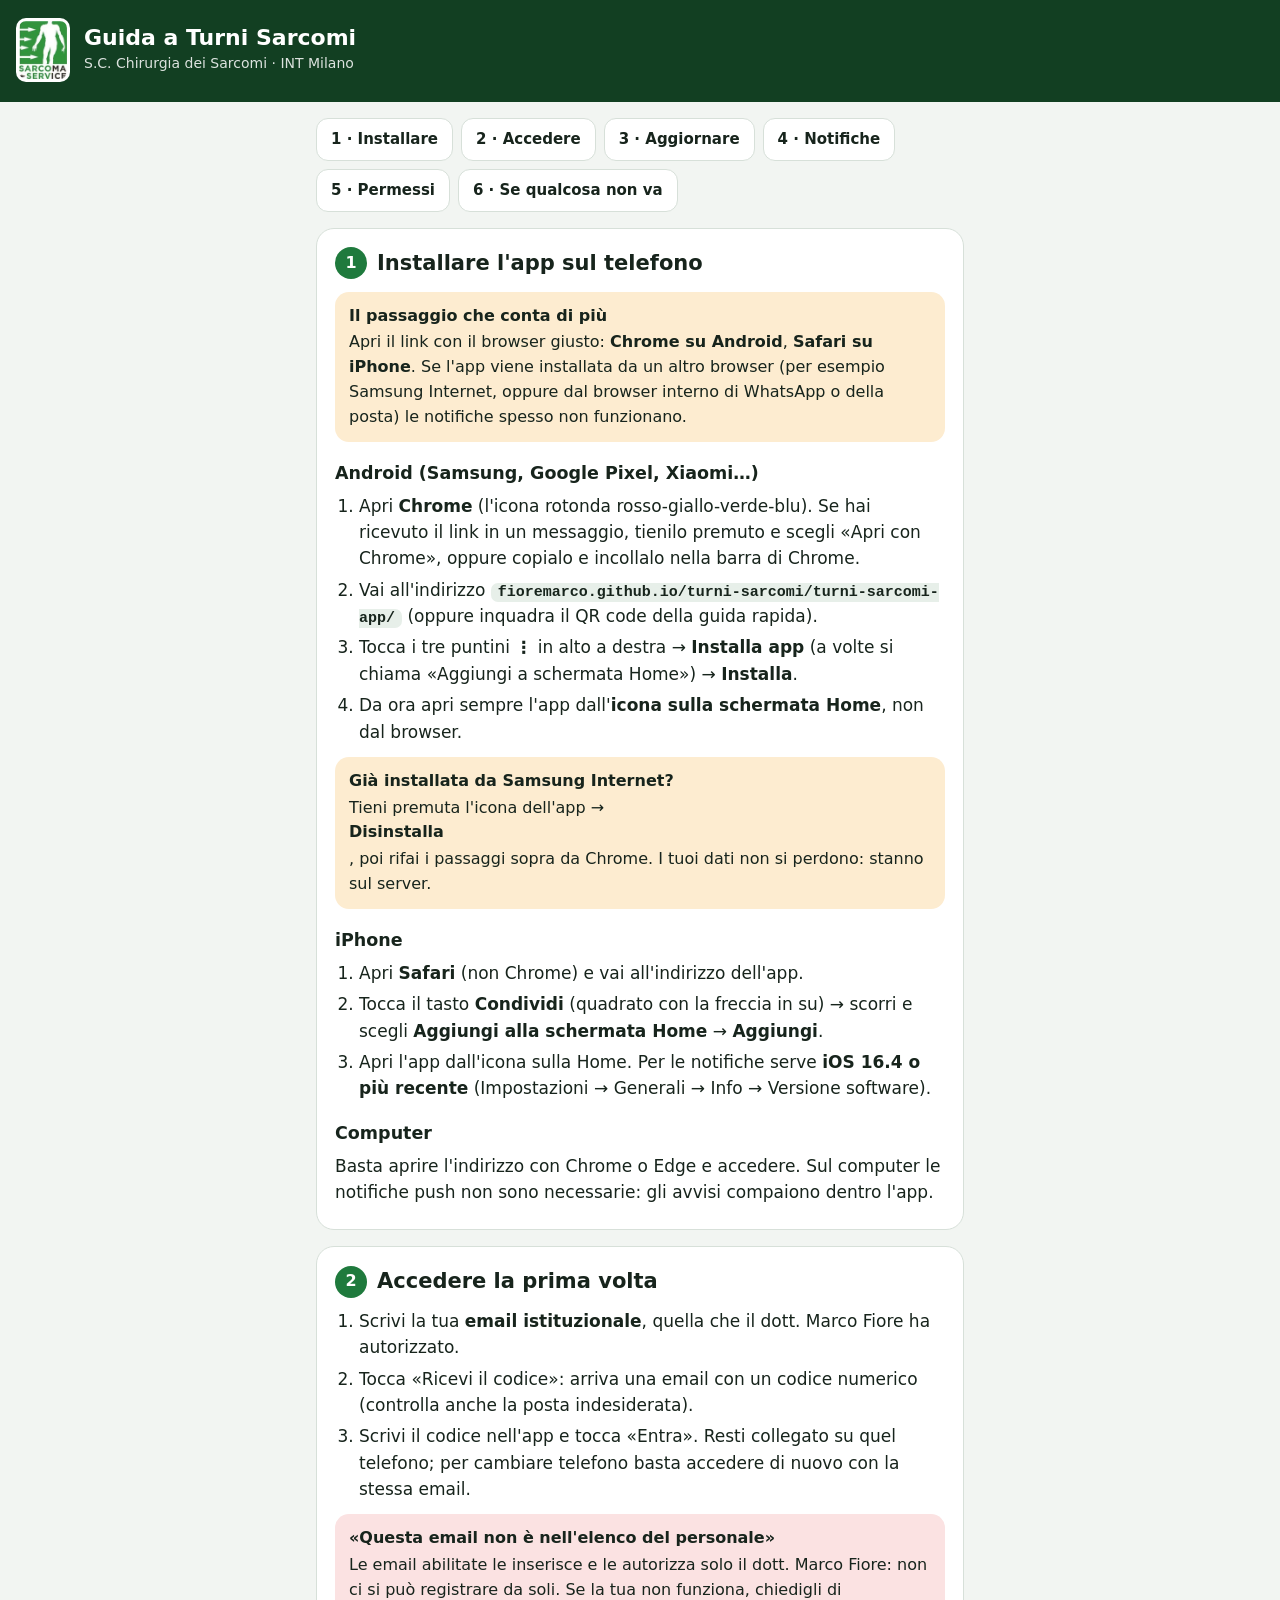
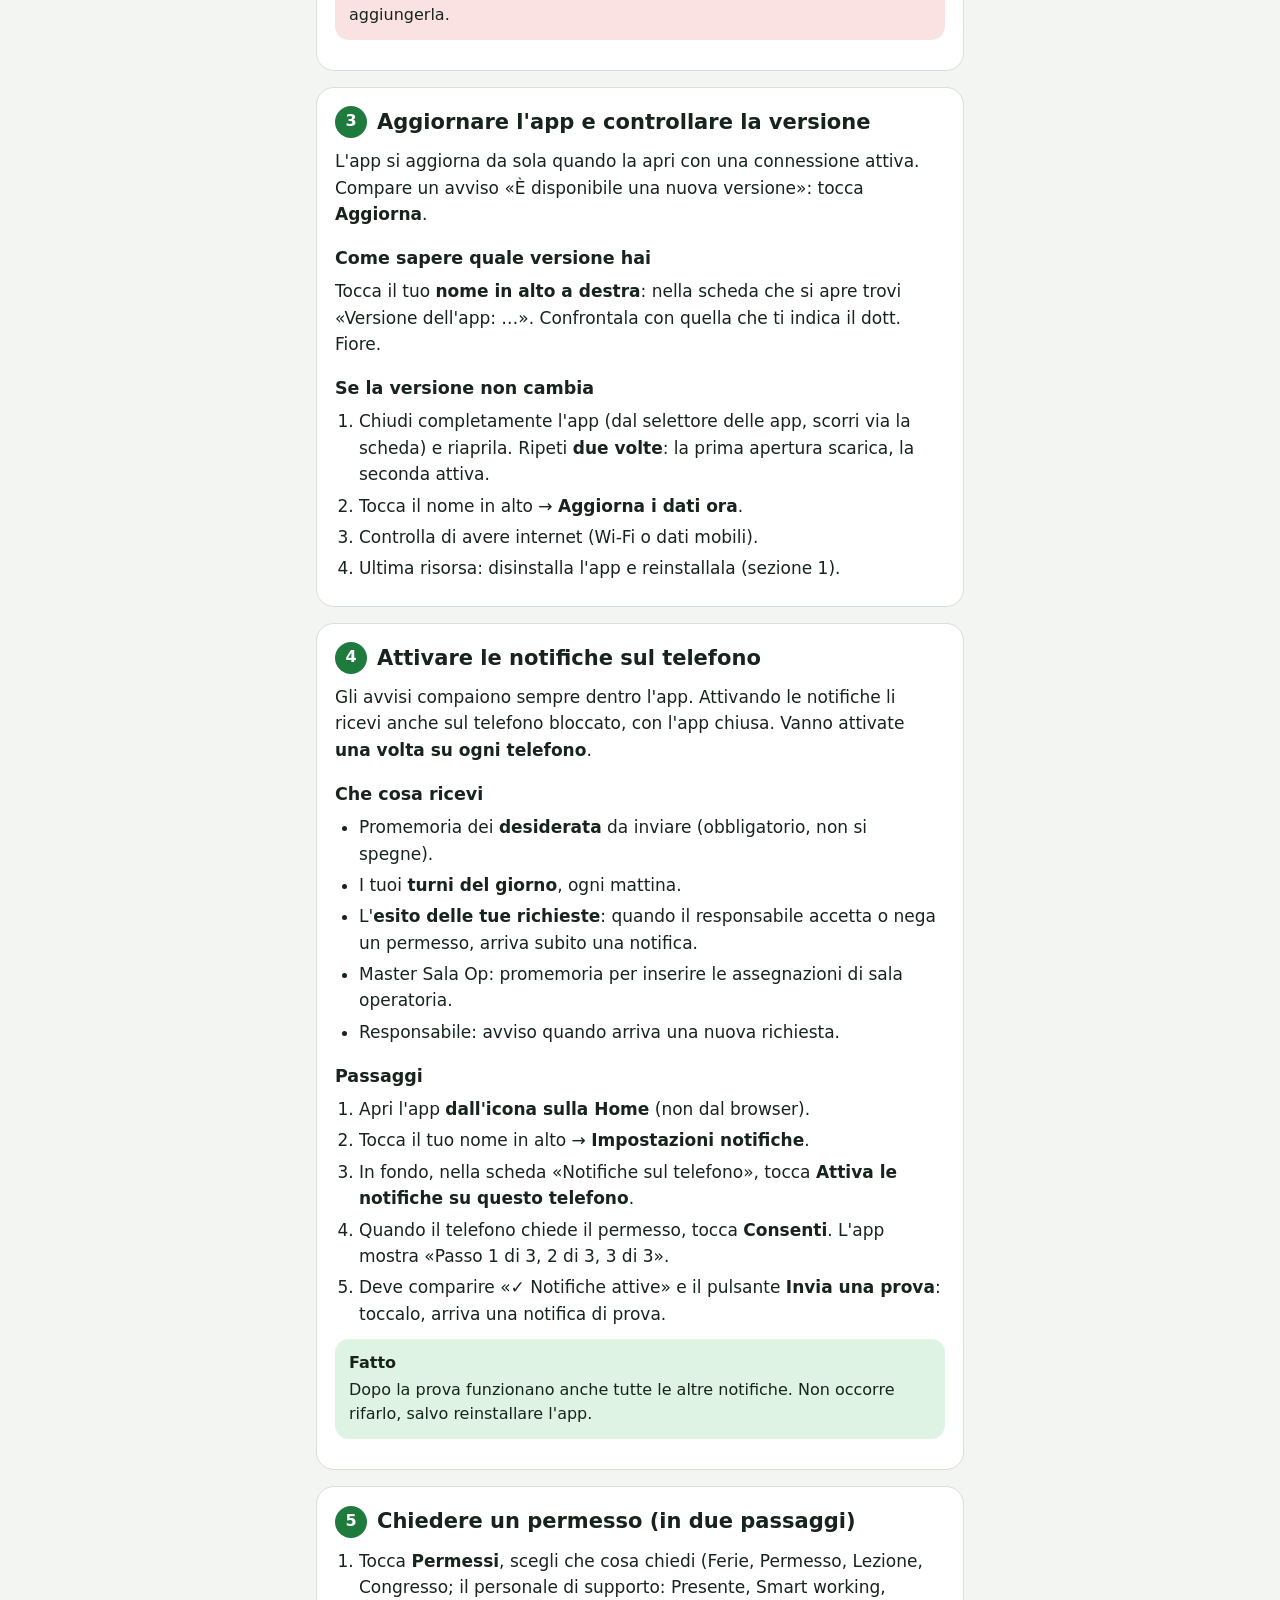
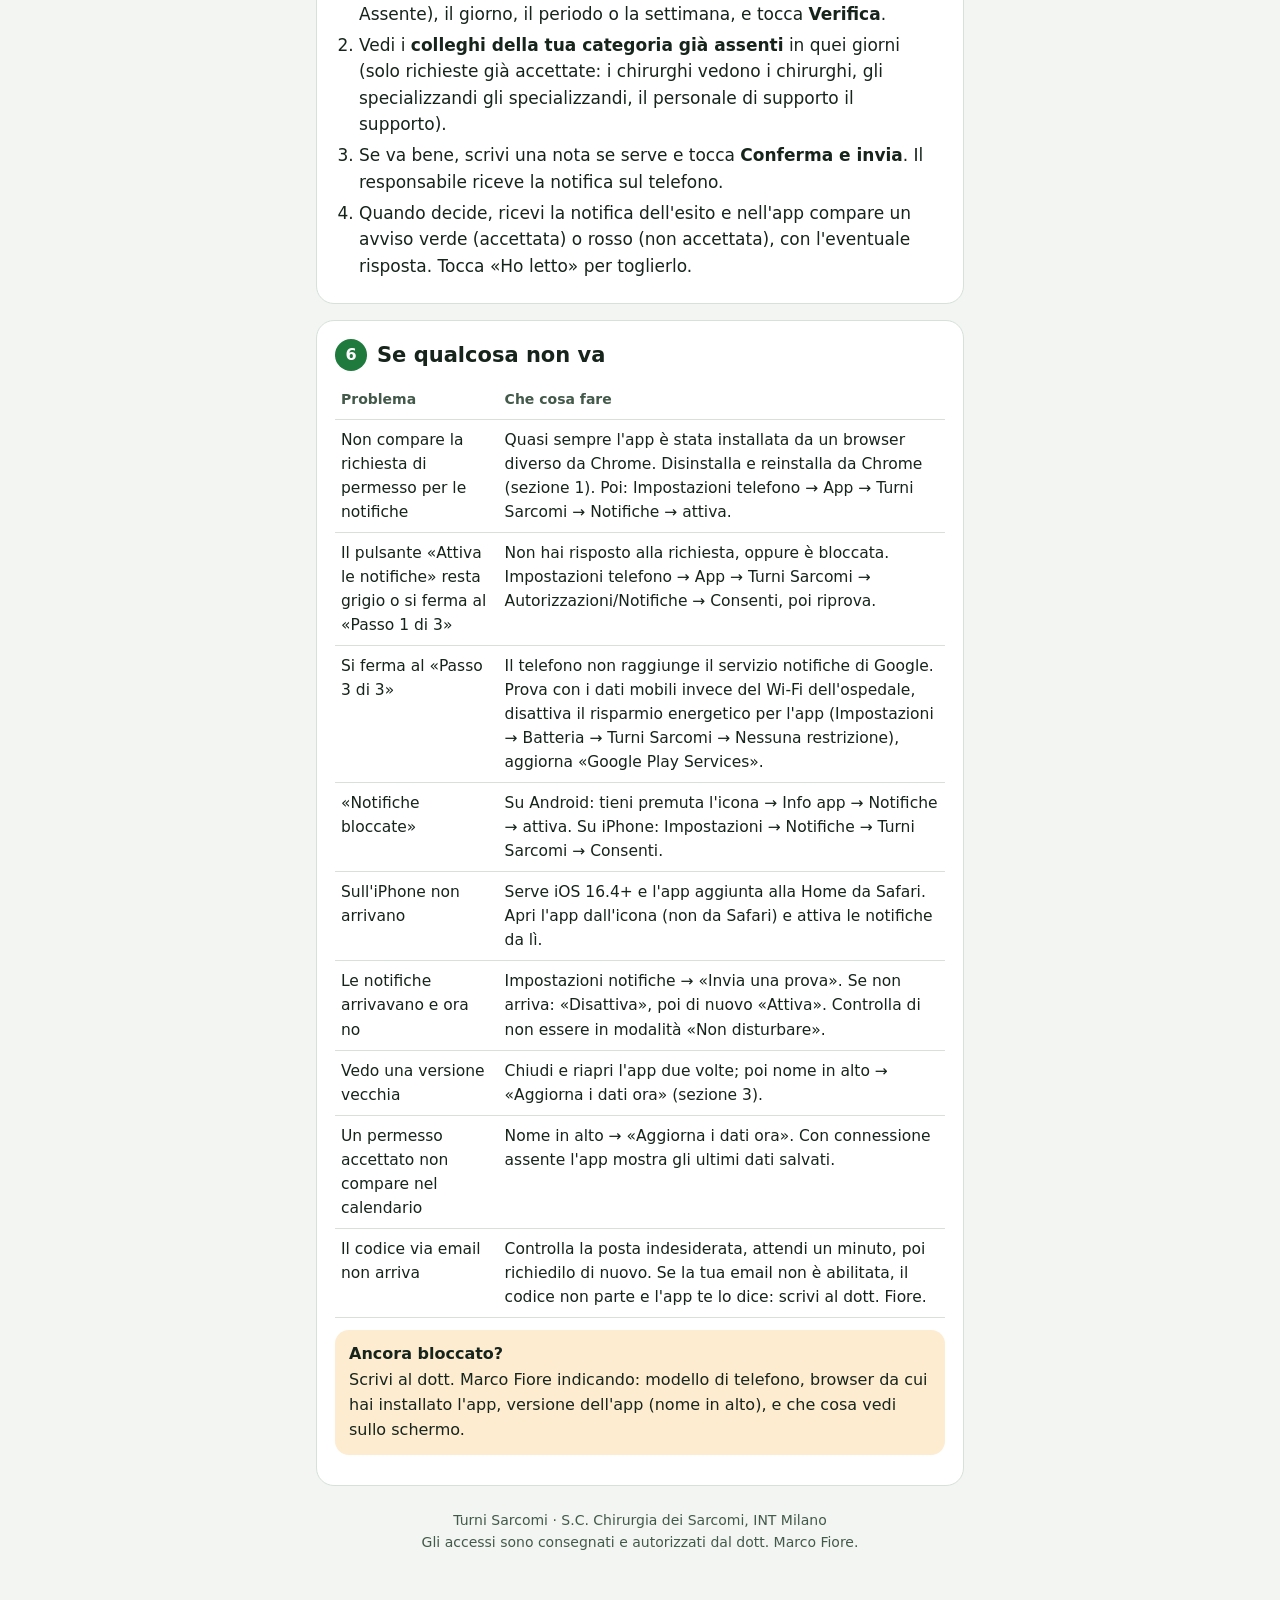
==== turni-sarcomi-app/guida.html @ 9e8e0751 "Add files via upload Aggiornamento 2026.11.27" ====
<!doctype html>
<html lang="it">
<head>
<meta charset="utf-8">
<meta name="viewport" content="width=device-width,initial-scale=1,viewport-fit=cover">
<title>Guida Turni Sarcomi</title>
<meta name="theme-color" content="#123f22">
<style>
:root{--bg:#f2f5f2;--card:#fff;--ink:#17241c;--soft:#43594a;--line:#d7e0d9;--accent:#1f7a3d;--deep:#123f22;--ok-bg:#dff3e5;--bad:#b91c1c;--bad-bg:#fbe2e2;--wait:#8a4b03;--wait-bg:#fdecd0;--chip:#e7efe9}
@media (prefers-color-scheme:dark){:root{--bg:#0e1611;--card:#16211a;--ink:#e7efe9;--soft:#b6c7bb;--line:#26362b;--accent:#4cc27a;--deep:#0a2415;--ok-bg:#16361f;--bad:#ff9a9a;--bad-bg:#3d1a1a;--wait:#f5c26b;--wait-bg:#3a2a10;--chip:#1f2f25}}
*{box-sizing:border-box}
body{margin:0;background:var(--bg);color:var(--ink);font:17px/1.55 system-ui,-apple-system,"Segoe UI",Roboto,sans-serif}
header{background:var(--deep);color:#fff;padding:calc(18px + env(safe-area-inset-top,0px)) max(16px,env(safe-area-inset-right,0px)) 20px max(16px,env(safe-area-inset-left,0px));display:flex;gap:14px;align-items:center}
header img{width:54px;height:auto;border-radius:10px;background:#fff;padding:3px}
header h1{margin:0;font-size:22px;line-height:1.2}
header p{margin:2px 0 0;font-size:14px;opacity:.85}
main{max-width:680px;margin:0 auto;padding:16px max(16px,env(safe-area-inset-right,0px)) 60px max(16px,env(safe-area-inset-left,0px));display:flex;flex-direction:column;gap:16px}
nav.toc{display:flex;flex-wrap:wrap;gap:8px}
nav.toc a{background:var(--card);border:1.5px solid var(--line);color:var(--ink);text-decoration:none;font-weight:700;font-size:15px;padding:9px 14px;border-radius:12px}
section{background:var(--card);border:1px solid var(--line);border-radius:18px;padding:18px;scroll-margin-top:12px}
h2{margin:0 0 10px;font-size:21px;display:flex;gap:10px;align-items:center}
h2 i{flex:none;display:grid;place-items:center;width:32px;height:32px;border-radius:50%;background:var(--accent);color:#fff;font-style:normal;font-size:16px}
h3{margin:18px 0 6px;font-size:17.5px}
p{margin:6px 0}
ol,ul{margin:6px 0;padding-left:24px}
li{margin:5px 0}
.box{border-radius:14px;padding:12px 14px;margin:12px 0;font-size:16px}
.ok{background:var(--ok-bg)} .no{background:var(--bad-bg)} .warn{background:var(--wait-bg)}
.box b{display:block;margin-bottom:2px}
code,kbd{background:var(--chip);border-radius:7px;padding:1px 7px;font:600 15px ui-monospace,Menlo,monospace}
table{width:100%;border-collapse:collapse;font-size:15.5px}
td,th{border-bottom:1px solid var(--line);padding:8px 6px;text-align:left;vertical-align:top}
th{font-size:14px;color:var(--soft)}
footer{font-size:14px;color:var(--soft);text-align:center;margin-top:8px}
</style>
</head>
<body>
<header>
  <img src="icons/logo.jpg" alt="Sarcoma Service">
  <div><h1>Guida a Turni Sarcomi</h1><p>S.C. Chirurgia dei Sarcomi · INT Milano</p></div>
</header>
<main>
<nav class="toc" aria-label="Indice">
  <a href="#install">1 · Installare</a><a href="#login">2 · Accedere</a><a href="#update">3 · Aggiornare</a><a href="#notif">4 · Notifiche</a><a href="#perm">5 · Permessi</a><a href="#problemi">6 · Se qualcosa non va</a>
</nav>

<section id="install">
<h2><i>1</i> Installare l'app sul telefono</h2>
<div class="box warn"><b>Il passaggio che conta di più</b>Apri il link con il browser giusto: <b style="display:inline">Chrome su Android</b>, <b style="display:inline">Safari su iPhone</b>. Se l'app viene installata da un altro browser (per esempio Samsung Internet, oppure dal browser interno di WhatsApp o della posta) le notifiche spesso non funzionano.</div>
<h3>Android (Samsung, Google Pixel, Xiaomi…)</h3>
<ol>
<li>Apri <b>Chrome</b> (l'icona rotonda rosso-giallo-verde-blu). Se hai ricevuto il link in un messaggio, tienilo premuto e scegli «Apri con Chrome», oppure copialo e incollalo nella barra di Chrome.</li>
<li>Vai all'indirizzo <code>fioremarco.github.io/turni-sarcomi/turni-sarcomi-app/</code> (oppure inquadra il QR code della guida rapida).</li>
<li>Tocca i tre puntini <b>⋮</b> in alto a destra → <b>Installa app</b> (a volte si chiama «Aggiungi a schermata Home») → <b>Installa</b>.</li>
<li>Da ora apri sempre l'app dall'<b>icona sulla schermata Home</b>, non dal browser.</li>
</ol>
<div class="box warn"><b>Già installata da Samsung Internet?</b>Tieni premuta l'icona dell'app → <b>Disinstalla</b>, poi rifai i passaggi sopra da Chrome. I tuoi dati non si perdono: stanno sul server.</div>
<h3>iPhone</h3>
<ol>
<li>Apri <b>Safari</b> (non Chrome) e vai all'indirizzo dell'app.</li>
<li>Tocca il tasto <b>Condividi</b> (quadrato con la freccia in su) → scorri e scegli <b>Aggiungi alla schermata Home</b> → <b>Aggiungi</b>.</li>
<li>Apri l'app dall'icona sulla Home. Per le notifiche serve <b>iOS 16.4 o più recente</b> (Impostazioni → Generali → Info → Versione software).</li>
</ol>
<h3>Computer</h3>
<p>Basta aprire l'indirizzo con Chrome o Edge e accedere. Sul computer le notifiche push non sono necessarie: gli avvisi compaiono dentro l'app.</p>
</section>

<section id="login">
<h2><i>2</i> Accedere la prima volta</h2>
<ol>
<li>Scrivi la tua <b>email istituzionale</b>, quella che il dott. Marco Fiore ha autorizzato.</li>
<li>Tocca «Ricevi il codice»: arriva una email con un codice numerico (controlla anche la posta indesiderata).</li>
<li>Scrivi il codice nell'app e tocca «Entra». Resti collegato su quel telefono; per cambiare telefono basta accedere di nuovo con la stessa email.</li>
</ol>
<div class="box no"><b>«Questa email non è nell'elenco del personale»</b>Le email abilitate le inserisce e le autorizza solo il dott. Marco Fiore: non ci si può registrare da soli. Se la tua non funziona, chiedigli di aggiungerla.</div>
</section>

<section id="update">
<h2><i>3</i> Aggiornare l'app e controllare la versione</h2>
<p>L'app si aggiorna da sola quando la apri con una connessione attiva. Compare un avviso «È disponibile una nuova versione»: tocca <b>Aggiorna</b>.</p>
<h3>Come sapere quale versione hai</h3>
<p>Tocca il tuo <b>nome in alto a destra</b>: nella scheda che si apre trovi «Versione dell'app: …». Confrontala con quella che ti indica il dott. Fiore.</p>
<h3>Se la versione non cambia</h3>
<ol>
<li>Chiudi completamente l'app (dal selettore delle app, scorri via la scheda) e riaprila. Ripeti <b>due volte</b>: la prima apertura scarica, la seconda attiva.</li>
<li>Tocca il nome in alto → <b>Aggiorna i dati ora</b>.</li>
<li>Controlla di avere internet (Wi-Fi o dati mobili).</li>
<li>Ultima risorsa: disinstalla l'app e reinstallala (sezione 1).</li>
</ol>
</section>

<section id="notif">
<h2><i>4</i> Attivare le notifiche sul telefono</h2>
<p>Gli avvisi compaiono sempre dentro l'app. Attivando le notifiche li ricevi anche sul telefono bloccato, con l'app chiusa. Vanno attivate <b>una volta su ogni telefono</b>.</p>
<h3>Che cosa ricevi</h3>
<ul>
<li>Promemoria dei <b>desiderata</b> da inviare (obbligatorio, non si spegne).</li>
<li>I tuoi <b>turni del giorno</b>, ogni mattina.</li>
<li>L'<b>esito delle tue richieste</b>: quando il responsabile accetta o nega un permesso, arriva subito una notifica.</li>
<li>Master Sala Op: promemoria per inserire le assegnazioni di sala operatoria.</li>
<li>Responsabile: avviso quando arriva una nuova richiesta.</li>
</ul>
<h3>Passaggi</h3>
<ol>
<li>Apri l'app <b>dall'icona sulla Home</b> (non dal browser).</li>
<li>Tocca il tuo nome in alto → <b>Impostazioni notifiche</b>.</li>
<li>In fondo, nella scheda «Notifiche sul telefono», tocca <b>Attiva le notifiche su questo telefono</b>.</li>
<li>Quando il telefono chiede il permesso, tocca <b>Consenti</b>. L'app mostra «Passo 1 di 3, 2 di 3, 3 di 3».</li>
<li>Deve comparire «✓ Notifiche attive» e il pulsante <b>Invia una prova</b>: toccalo, arriva una notifica di prova.</li>
</ol>
<div class="box ok"><b>Fatto</b>Dopo la prova funzionano anche tutte le altre notifiche. Non occorre rifarlo, salvo reinstallare l'app.</div>
</section>

<section id="perm">
<h2><i>5</i> Chiedere un permesso (in due passaggi)</h2>
<ol>
<li>Tocca <b>Permessi</b>, scegli che cosa chiedi (Ferie, Permesso, Lezione, Congresso; il personale di supporto: Presente, Smart working, Assente), il giorno, il periodo o la settimana, e tocca <b>Verifica</b>.</li>
<li>Vedi i <b>colleghi della tua categoria già assenti</b> in quei giorni (solo richieste già accettate: i chirurghi vedono i chirurghi, gli specializzandi gli specializzandi, il personale di supporto il supporto).</li>
<li>Se va bene, scrivi una nota se serve e tocca <b>Conferma e invia</b>. Il responsabile riceve la notifica sul telefono.</li>
<li>Quando decide, ricevi la notifica dell'esito e nell'app compare un avviso verde (accettata) o rosso (non accettata), con l'eventuale risposta. Tocca «Ho letto» per toglierlo.</li>
</ol>
</section>

<section id="problemi">
<h2><i>6</i> Se qualcosa non va</h2>
<table>
<tr><th>Problema</th><th>Che cosa fare</th></tr>
<tr><td>Non compare la richiesta di permesso per le notifiche</td><td>Quasi sempre l'app è stata installata da un browser diverso da Chrome. Disinstalla e reinstalla da Chrome (sezione 1). Poi: Impostazioni telefono → App → Turni Sarcomi → Notifiche → attiva.</td></tr>
<tr><td>Il pulsante «Attiva le notifiche» resta grigio o si ferma al «Passo 1 di 3»</td><td>Non hai risposto alla richiesta, oppure è bloccata. Impostazioni telefono → App → Turni Sarcomi → Autorizzazioni/Notifiche → Consenti, poi riprova.</td></tr>
<tr><td>Si ferma al «Passo 3 di 3»</td><td>Il telefono non raggiunge il servizio notifiche di Google. Prova con i dati mobili invece del Wi-Fi dell'ospedale, disattiva il risparmio energetico per l'app (Impostazioni → Batteria → Turni Sarcomi → Nessuna restrizione), aggiorna «Google Play Services».</td></tr>
<tr><td>«Notifiche bloccate»</td><td>Su Android: tieni premuta l'icona → Info app → Notifiche → attiva. Su iPhone: Impostazioni → Notifiche → Turni Sarcomi → Consenti.</td></tr>
<tr><td>Sull'iPhone non arrivano</td><td>Serve iOS 16.4+ e l'app aggiunta alla Home da Safari. Apri l'app dall'icona (non da Safari) e attiva le notifiche da lì.</td></tr>
<tr><td>Le notifiche arrivavano e ora no</td><td>Impostazioni notifiche → «Invia una prova». Se non arriva: «Disattiva», poi di nuovo «Attiva». Controlla di non essere in modalità «Non disturbare».</td></tr>
<tr><td>Vedo una versione vecchia</td><td>Chiudi e riapri l'app due volte; poi nome in alto → «Aggiorna i dati ora» (sezione 3).</td></tr>
<tr><td>Un permesso accettato non compare nel calendario</td><td>Nome in alto → «Aggiorna i dati ora». Con connessione assente l'app mostra gli ultimi dati salvati.</td></tr>
<tr><td>Il codice via email non arriva</td><td>Controlla la posta indesiderata, attendi un minuto, poi richiedilo di nuovo. Se la tua email non è abilitata, il codice non parte e l'app te lo dice: scrivi al dott. Fiore.</td></tr>
</table>
<div class="box warn"><b>Ancora bloccato?</b>Scrivi al dott. Marco Fiore indicando: modello di telefono, browser da cui hai installato l'app, versione dell'app (nome in alto), e che cosa vedi sullo schermo.</div>
</section>

<footer>Turni Sarcomi · S.C. Chirurgia dei Sarcomi, INT Milano<br>Gli accessi sono consegnati e autorizzati dal dott. Marco Fiore.</footer>
</main>
</body>
</html>
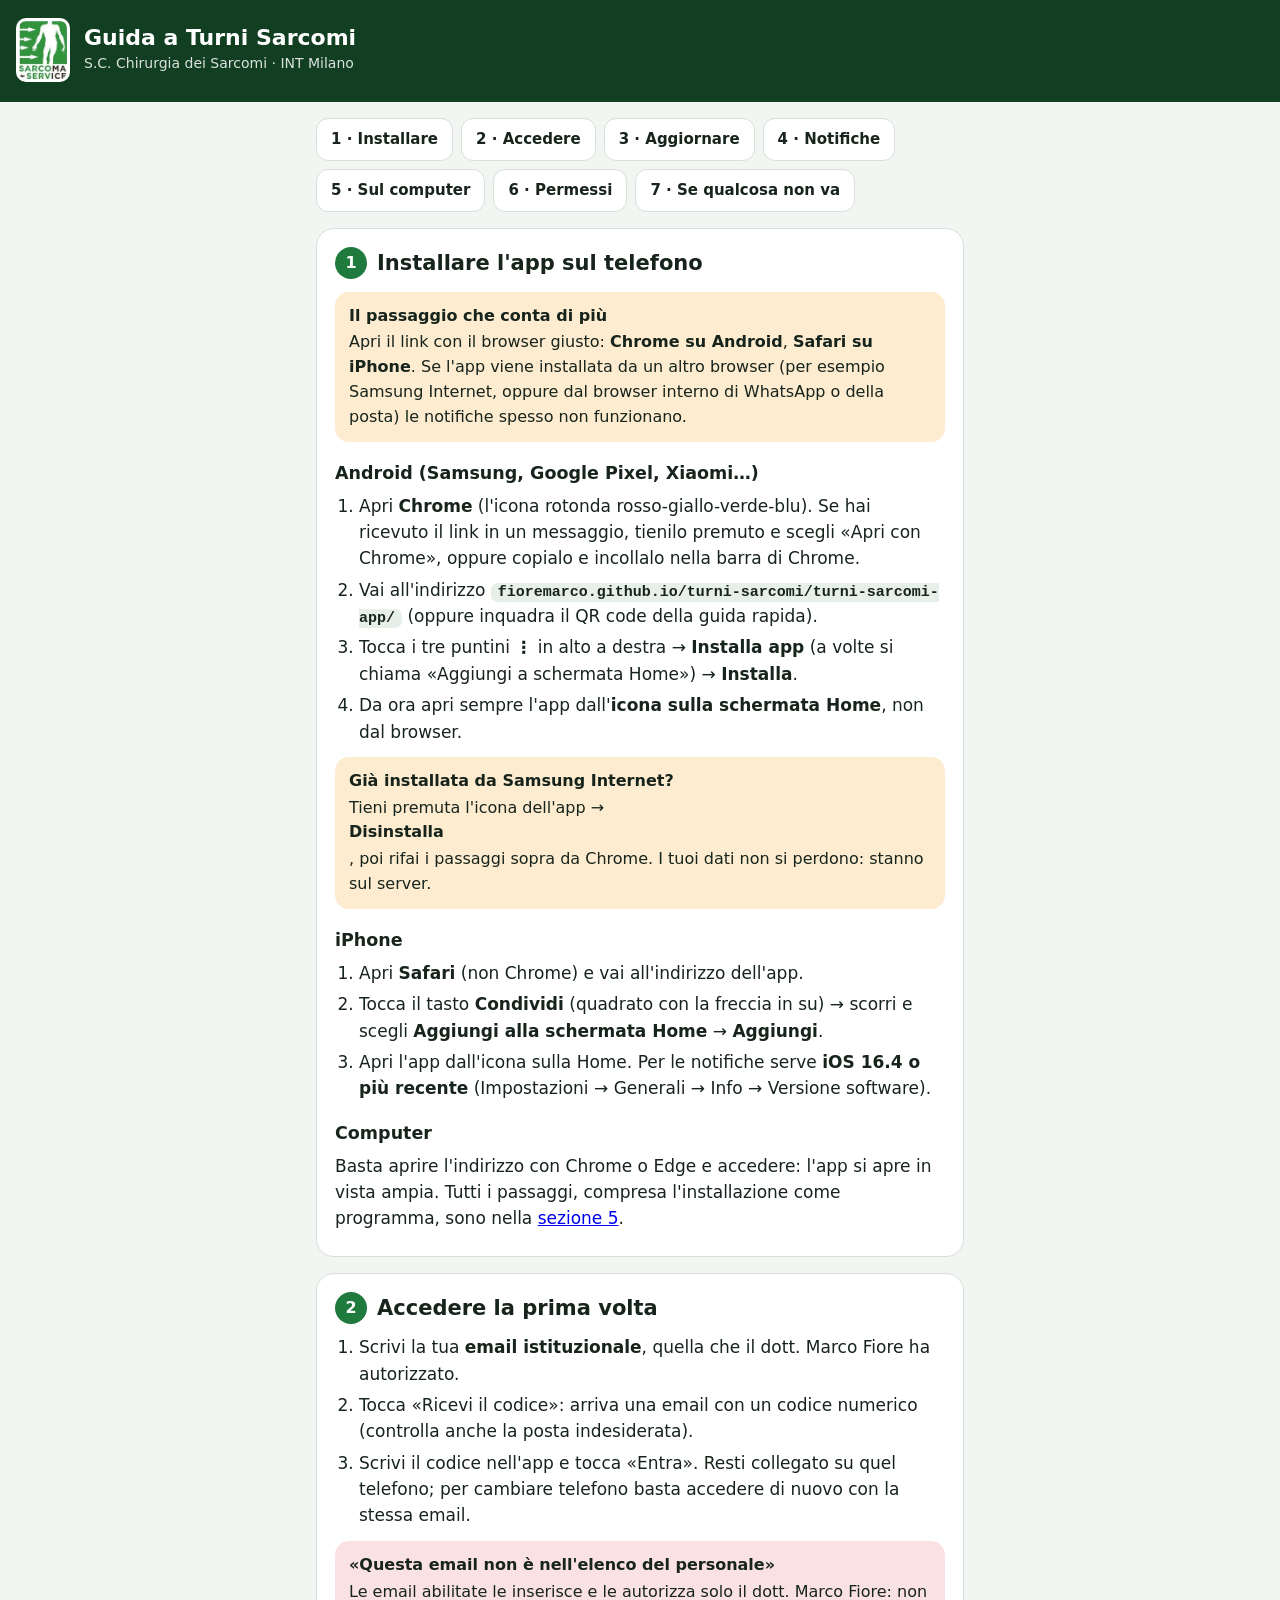
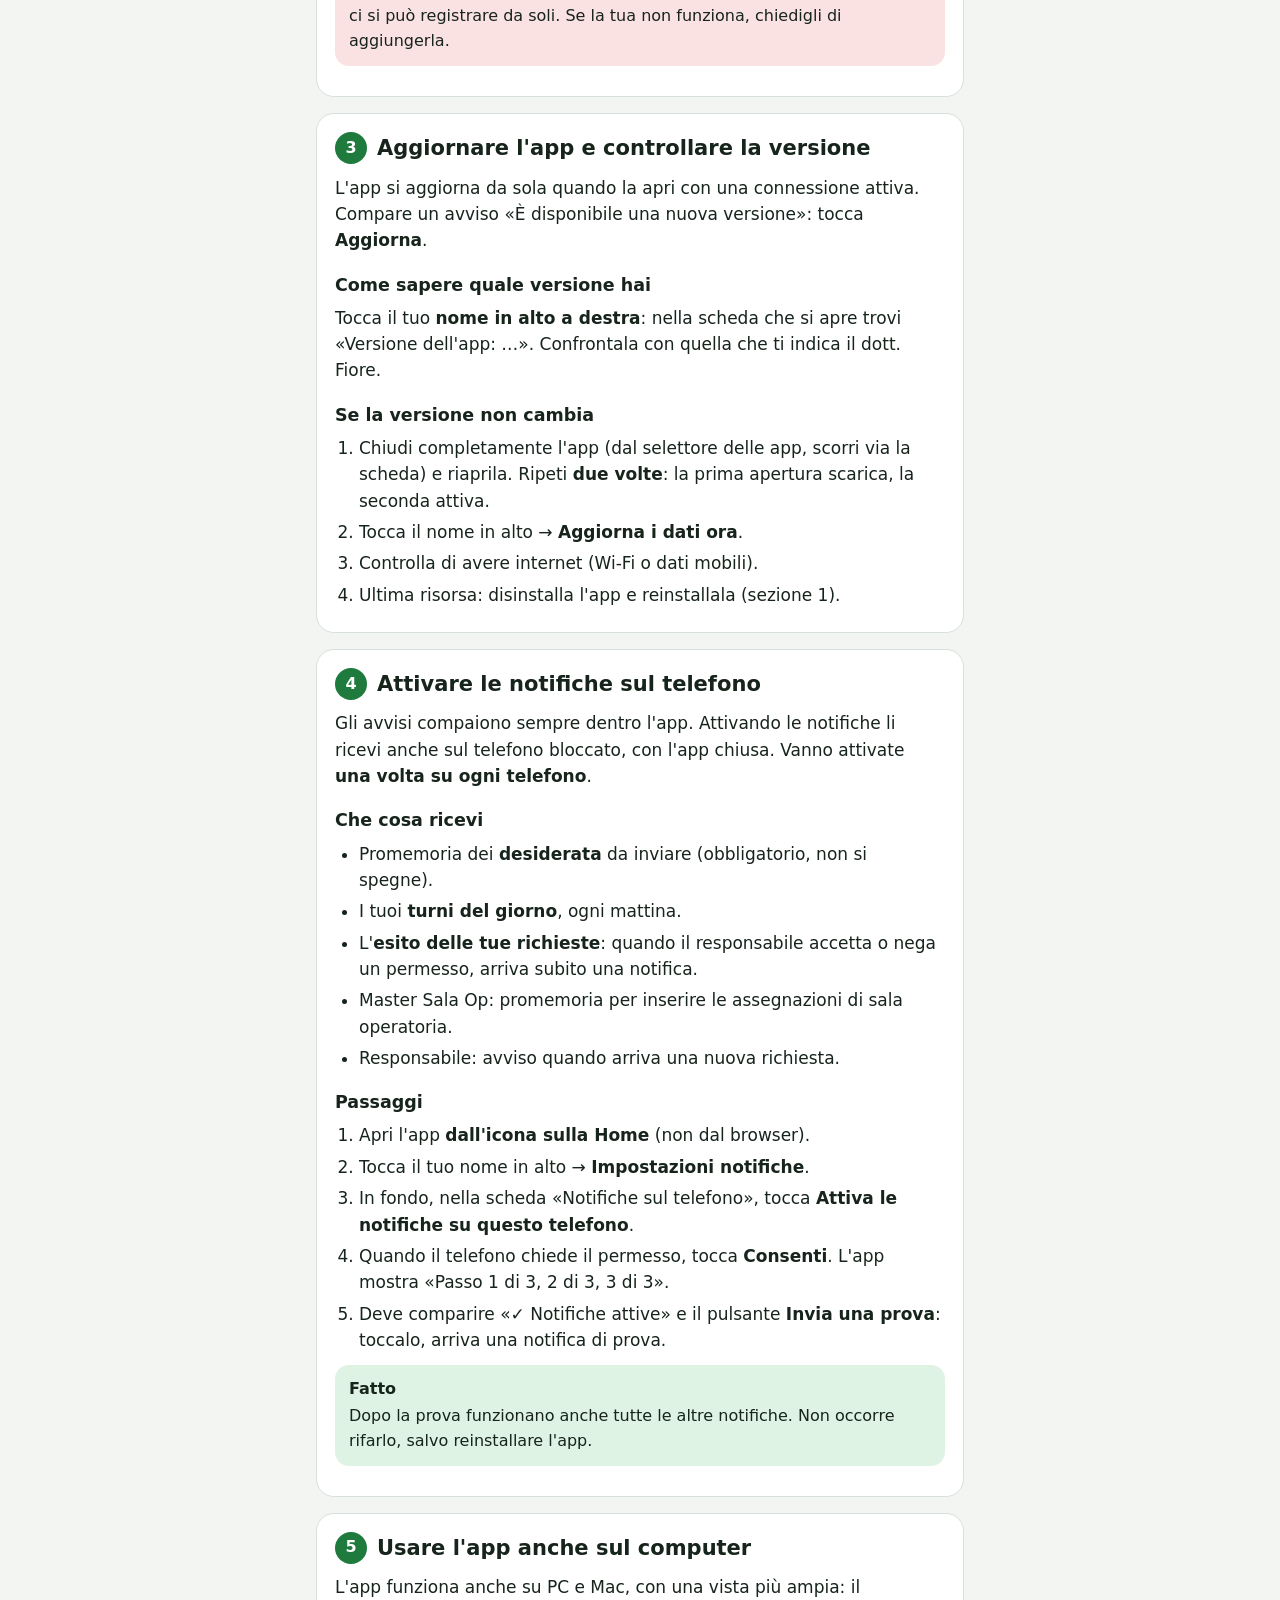
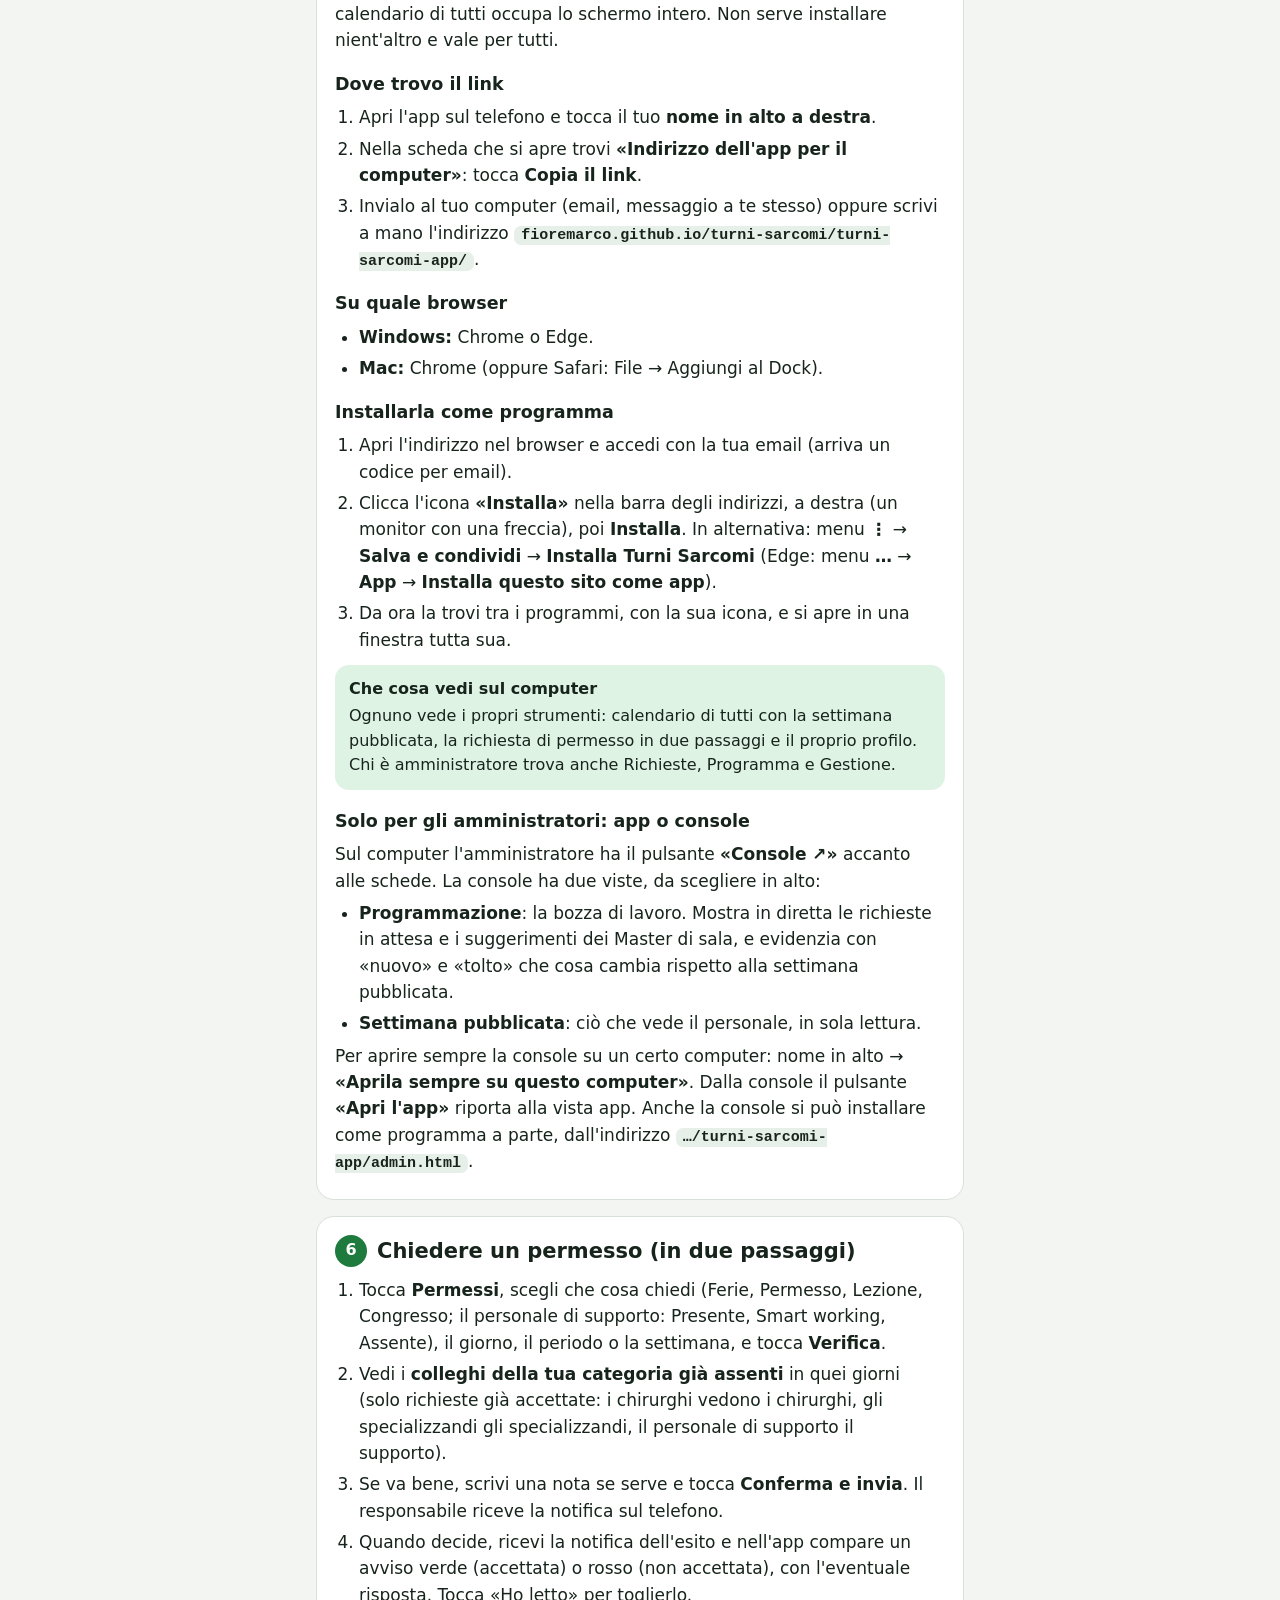
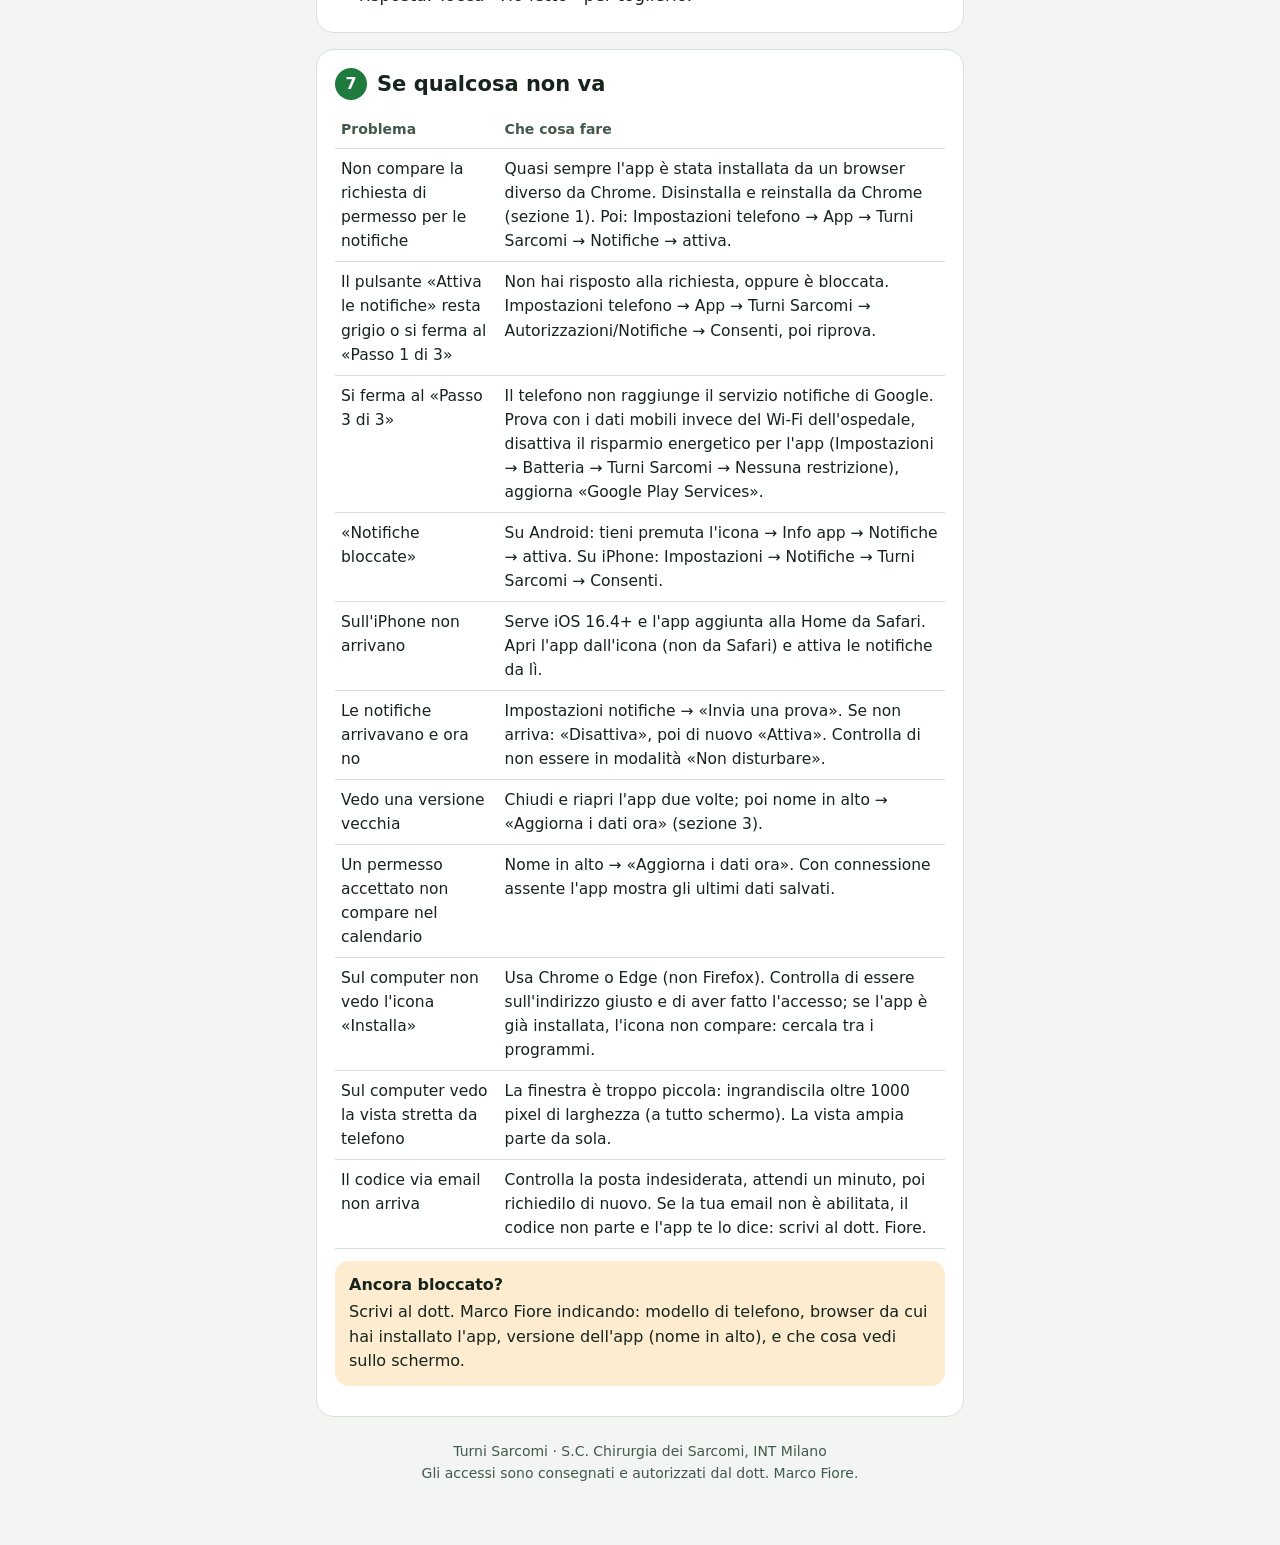
==== commit 78406cc6: "Add files via upload" ====
--- a/turni-sarcomi-app/guida.html
+++ b/turni-sarcomi-app/guida.html
@@ -41,7 +41,7 @@
 </header>
 <main>
 <nav class="toc" aria-label="Indice">
-  <a href="#install">1 · Installare</a><a href="#login">2 · Accedere</a><a href="#update">3 · Aggiornare</a><a href="#notif">4 · Notifiche</a><a href="#perm">5 · Permessi</a><a href="#problemi">6 · Se qualcosa non va</a>
+  <a href="#install">1 · Installare</a><a href="#login">2 · Accedere</a><a href="#update">3 · Aggiornare</a><a href="#notif">4 · Notifiche</a><a href="#pc">5 · Sul computer</a><a href="#perm">6 · Permessi</a><a href="#problemi">7 · Se qualcosa non va</a>
 </nav>
 
 <section id="install">
@@ -62,7 +62,7 @@
 <li>Apri l'app dall'icona sulla Home. Per le notifiche serve <b>iOS 16.4 o più recente</b> (Impostazioni → Generali → Info → Versione software).</li>
 </ol>
 <h3>Computer</h3>
-<p>Basta aprire l'indirizzo con Chrome o Edge e accedere. Sul computer le notifiche push non sono necessarie: gli avvisi compaiono dentro l'app.</p>
+<p>Basta aprire l'indirizzo con Chrome o Edge e accedere: l'app si apre in vista ampia. Tutti i passaggi, compresa l'installazione come programma, sono nella <a href="#pc">sezione 5</a>.</p>
 </section>
 
 <section id="login">
@@ -111,8 +111,38 @@
 <div class="box ok"><b>Fatto</b>Dopo la prova funzionano anche tutte le altre notifiche. Non occorre rifarlo, salvo reinstallare l'app.</div>
 </section>
 
+<section id="pc">
+<h2><i>5</i> Usare l'app anche sul computer</h2>
+<p>L'app funziona anche su PC e Mac, con una vista più ampia: il calendario di tutti occupa lo schermo intero. Non serve installare nient'altro e vale per tutti.</p>
+<h3>Dove trovo il link</h3>
+<ol>
+<li>Apri l'app sul telefono e tocca il tuo <b>nome in alto a destra</b>.</li>
+<li>Nella scheda che si apre trovi <b>«Indirizzo dell'app per il computer»</b>: tocca <b>Copia il link</b>.</li>
+<li>Invialo al tuo computer (email, messaggio a te stesso) oppure scrivi a mano l'indirizzo <code>fioremarco.github.io/turni-sarcomi/turni-sarcomi-app/</code>.</li>
+</ol>
+<h3>Su quale browser</h3>
+<ul>
+<li><b>Windows:</b> Chrome o Edge.</li>
+<li><b>Mac:</b> Chrome (oppure Safari: File → Aggiungi al Dock).</li>
+</ul>
+<h3>Installarla come programma</h3>
+<ol>
+<li>Apri l'indirizzo nel browser e accedi con la tua email (arriva un codice per email).</li>
+<li>Clicca l'icona <b>«Installa»</b> nella barra degli indirizzi, a destra (un monitor con una freccia), poi <b>Installa</b>. In alternativa: menu <b>⋮</b> → <b>Salva e condividi</b> → <b>Installa Turni Sarcomi</b> (Edge: menu <b>…</b> → <b>App</b> → <b>Installa questo sito come app</b>).</li>
+<li>Da ora la trovi tra i programmi, con la sua icona, e si apre in una finestra tutta sua.</li>
+</ol>
+<div class="box ok"><b>Che cosa vedi sul computer</b>Ognuno vede i propri strumenti: calendario di tutti con la settimana pubblicata, la richiesta di permesso in due passaggi e il proprio profilo. Chi è amministratore trova anche Richieste, Programma e Gestione.</div>
+<h3>Solo per gli amministratori: app o console</h3>
+<p>Sul computer l'amministratore ha il pulsante <b>«Console ↗»</b> accanto alle schede. La console ha due viste, da scegliere in alto:</p>
+<ul>
+<li><b>Programmazione</b>: la bozza di lavoro. Mostra in diretta le richieste in attesa e i suggerimenti dei Master di sala, e evidenzia con «nuovo» e «tolto» che cosa cambia rispetto alla settimana pubblicata.</li>
+<li><b>Settimana pubblicata</b>: ciò che vede il personale, in sola lettura.</li>
+</ul>
+<p>Per aprire sempre la console su un certo computer: nome in alto → <b>«Aprila sempre su questo computer»</b>. Dalla console il pulsante <b>«Apri l'app»</b> riporta alla vista app. Anche la console si può installare come programma a parte, dall'indirizzo <code>…/turni-sarcomi-app/admin.html</code>.</p>
+</section>
+
 <section id="perm">
-<h2><i>5</i> Chiedere un permesso (in due passaggi)</h2>
+<h2><i>6</i> Chiedere un permesso (in due passaggi)</h2>
 <ol>
 <li>Tocca <b>Permessi</b>, scegli che cosa chiedi (Ferie, Permesso, Lezione, Congresso; il personale di supporto: Presente, Smart working, Assente), il giorno, il periodo o la settimana, e tocca <b>Verifica</b>.</li>
 <li>Vedi i <b>colleghi della tua categoria già assenti</b> in quei giorni (solo richieste già accettate: i chirurghi vedono i chirurghi, gli specializzandi gli specializzandi, il personale di supporto il supporto).</li>
@@ -122,7 +152,7 @@
 </section>
 
 <section id="problemi">
-<h2><i>6</i> Se qualcosa non va</h2>
+<h2><i>7</i> Se qualcosa non va</h2>
 <table>
 <tr><th>Problema</th><th>Che cosa fare</th></tr>
 <tr><td>Non compare la richiesta di permesso per le notifiche</td><td>Quasi sempre l'app è stata installata da un browser diverso da Chrome. Disinstalla e reinstalla da Chrome (sezione 1). Poi: Impostazioni telefono → App → Turni Sarcomi → Notifiche → attiva.</td></tr>
@@ -133,6 +163,8 @@
 <tr><td>Le notifiche arrivavano e ora no</td><td>Impostazioni notifiche → «Invia una prova». Se non arriva: «Disattiva», poi di nuovo «Attiva». Controlla di non essere in modalità «Non disturbare».</td></tr>
 <tr><td>Vedo una versione vecchia</td><td>Chiudi e riapri l'app due volte; poi nome in alto → «Aggiorna i dati ora» (sezione 3).</td></tr>
 <tr><td>Un permesso accettato non compare nel calendario</td><td>Nome in alto → «Aggiorna i dati ora». Con connessione assente l'app mostra gli ultimi dati salvati.</td></tr>
+<tr><td>Sul computer non vedo l'icona «Installa»</td><td>Usa Chrome o Edge (non Firefox). Controlla di essere sull'indirizzo giusto e di aver fatto l'accesso; se l'app è già installata, l'icona non compare: cercala tra i programmi.</td></tr>
+<tr><td>Sul computer vedo la vista stretta da telefono</td><td>La finestra è troppo piccola: ingrandiscila oltre 1000 pixel di larghezza (a tutto schermo). La vista ampia parte da sola.</td></tr>
 <tr><td>Il codice via email non arriva</td><td>Controlla la posta indesiderata, attendi un minuto, poi richiedilo di nuovo. Se la tua email non è abilitata, il codice non parte e l'app te lo dice: scrivi al dott. Fiore.</td></tr>
 </table>
 <div class="box warn"><b>Ancora bloccato?</b>Scrivi al dott. Marco Fiore indicando: modello di telefono, browser da cui hai installato l'app, versione dell'app (nome in alto), e che cosa vedi sullo schermo.</div>
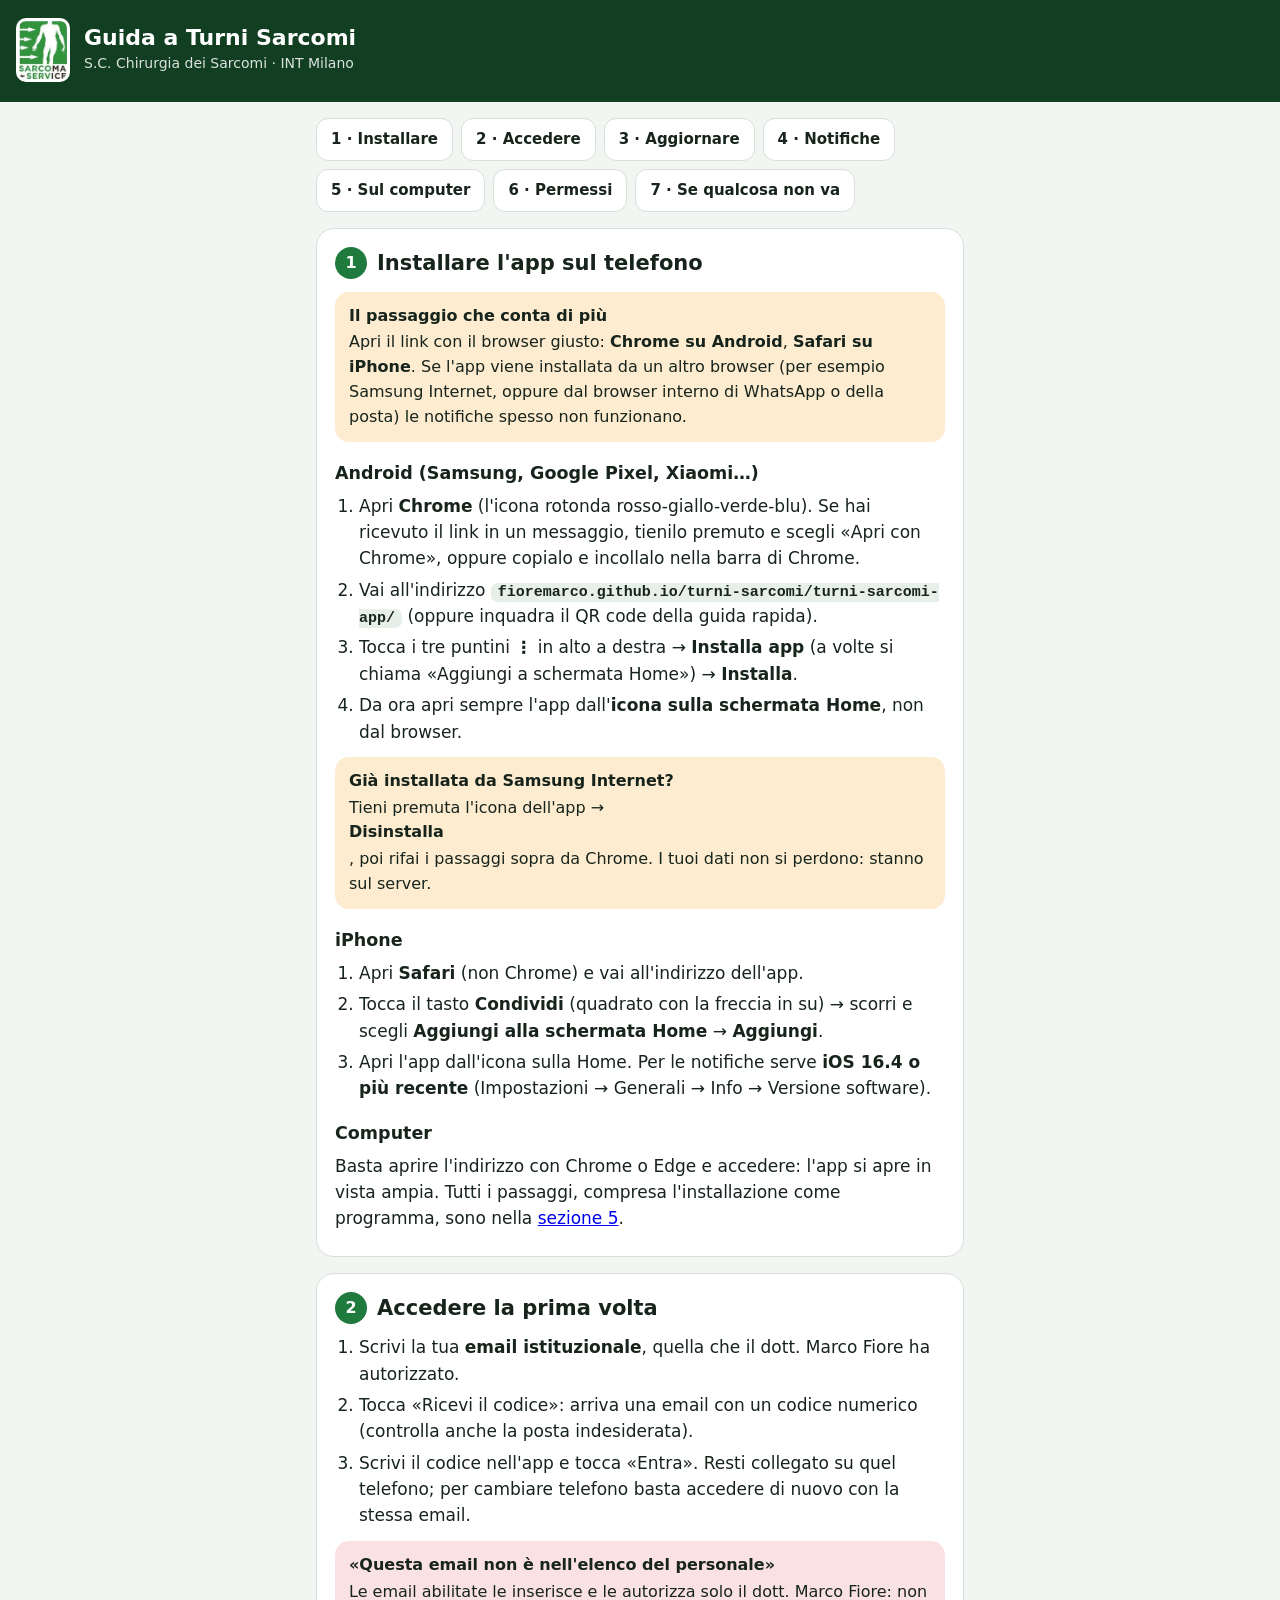
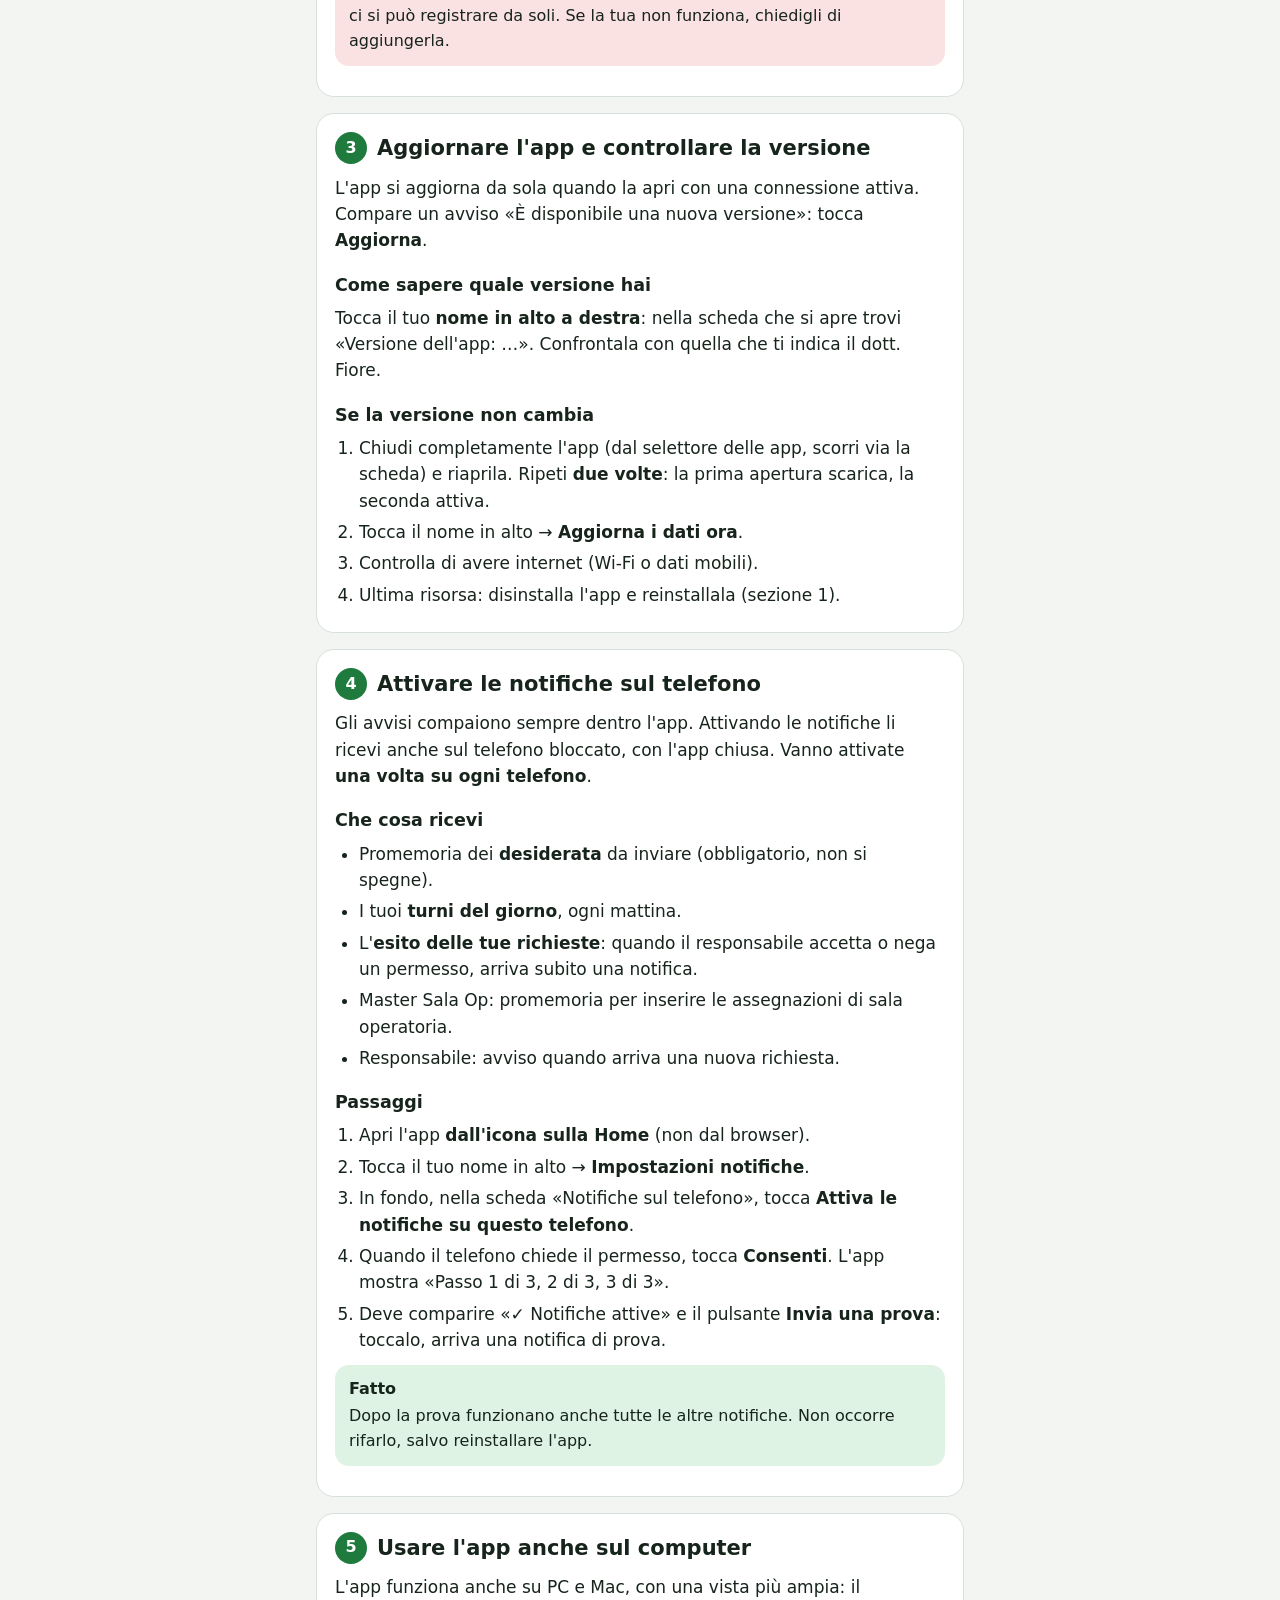
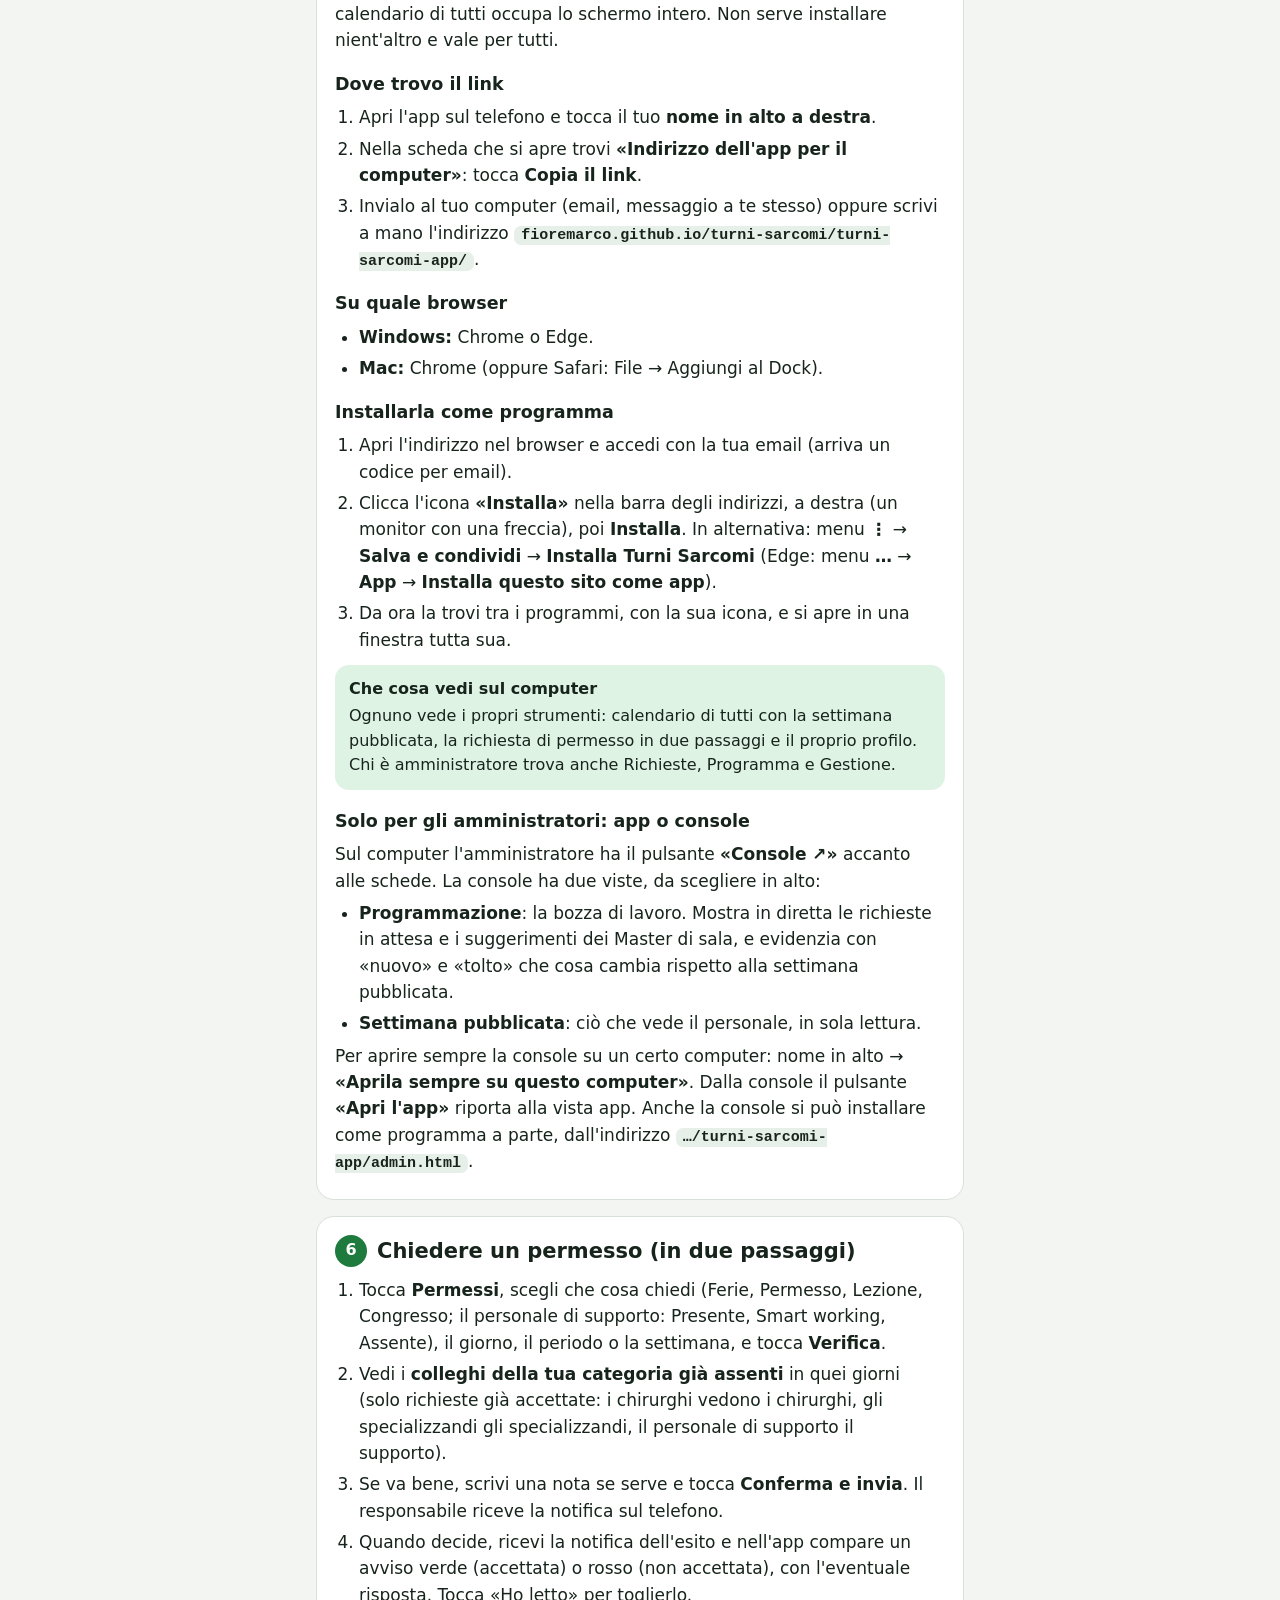
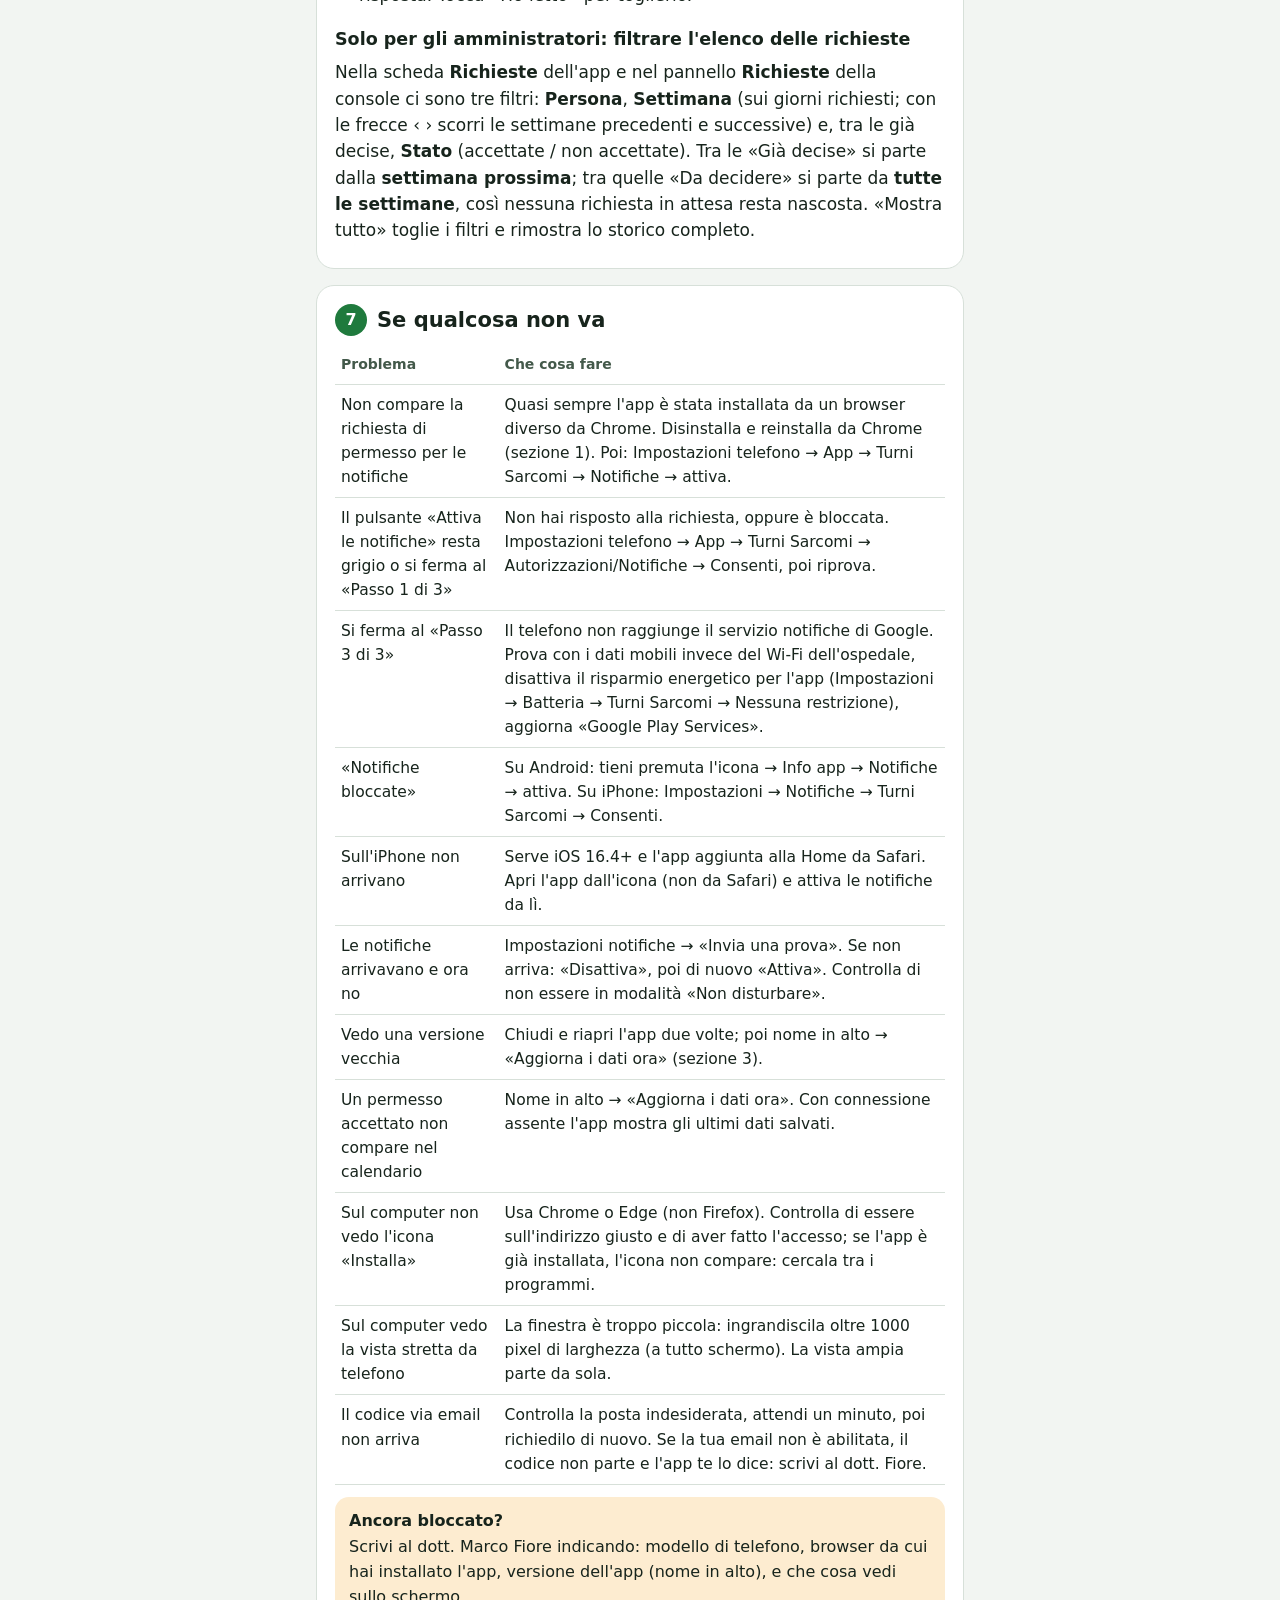
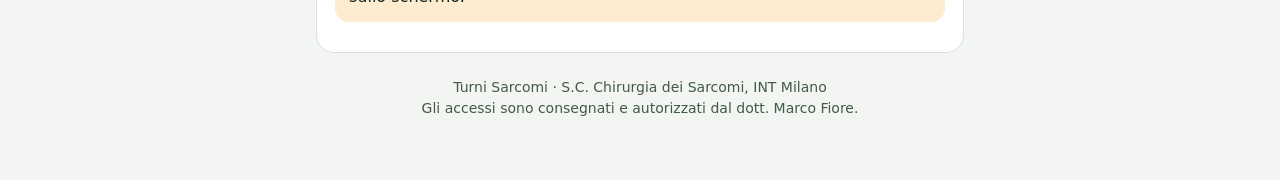
==== commit df10c9e3: "Add files via upload Aggiornamento v2.29" ====
--- a/turni-sarcomi-app/guida.html
+++ b/turni-sarcomi-app/guida.html
@@ -149,6 +149,8 @@
 <li>Se va bene, scrivi una nota se serve e tocca <b>Conferma e invia</b>. Il responsabile riceve la notifica sul telefono.</li>
 <li>Quando decide, ricevi la notifica dell'esito e nell'app compare un avviso verde (accettata) o rosso (non accettata), con l'eventuale risposta. Tocca «Ho letto» per toglierlo.</li>
 </ol>
+<h3>Solo per gli amministratori: filtrare l'elenco delle richieste</h3>
+<p>Nella scheda <b>Richieste</b> dell'app e nel pannello <b>Richieste</b> della console ci sono tre filtri: <b>Persona</b>, <b>Settimana</b> (sui giorni richiesti; con le frecce ‹ › scorri le settimane precedenti e successive) e, tra le già decise, <b>Stato</b> (accettate / non accettate). Tra le «Già decise» si parte dalla <b>settimana prossima</b>; tra quelle «Da decidere» si parte da <b>tutte le settimane</b>, così nessuna richiesta in attesa resta nascosta. «Mostra tutto» toglie i filtri e rimostra lo storico completo.</p>
 </section>
 
 <section id="problemi">
